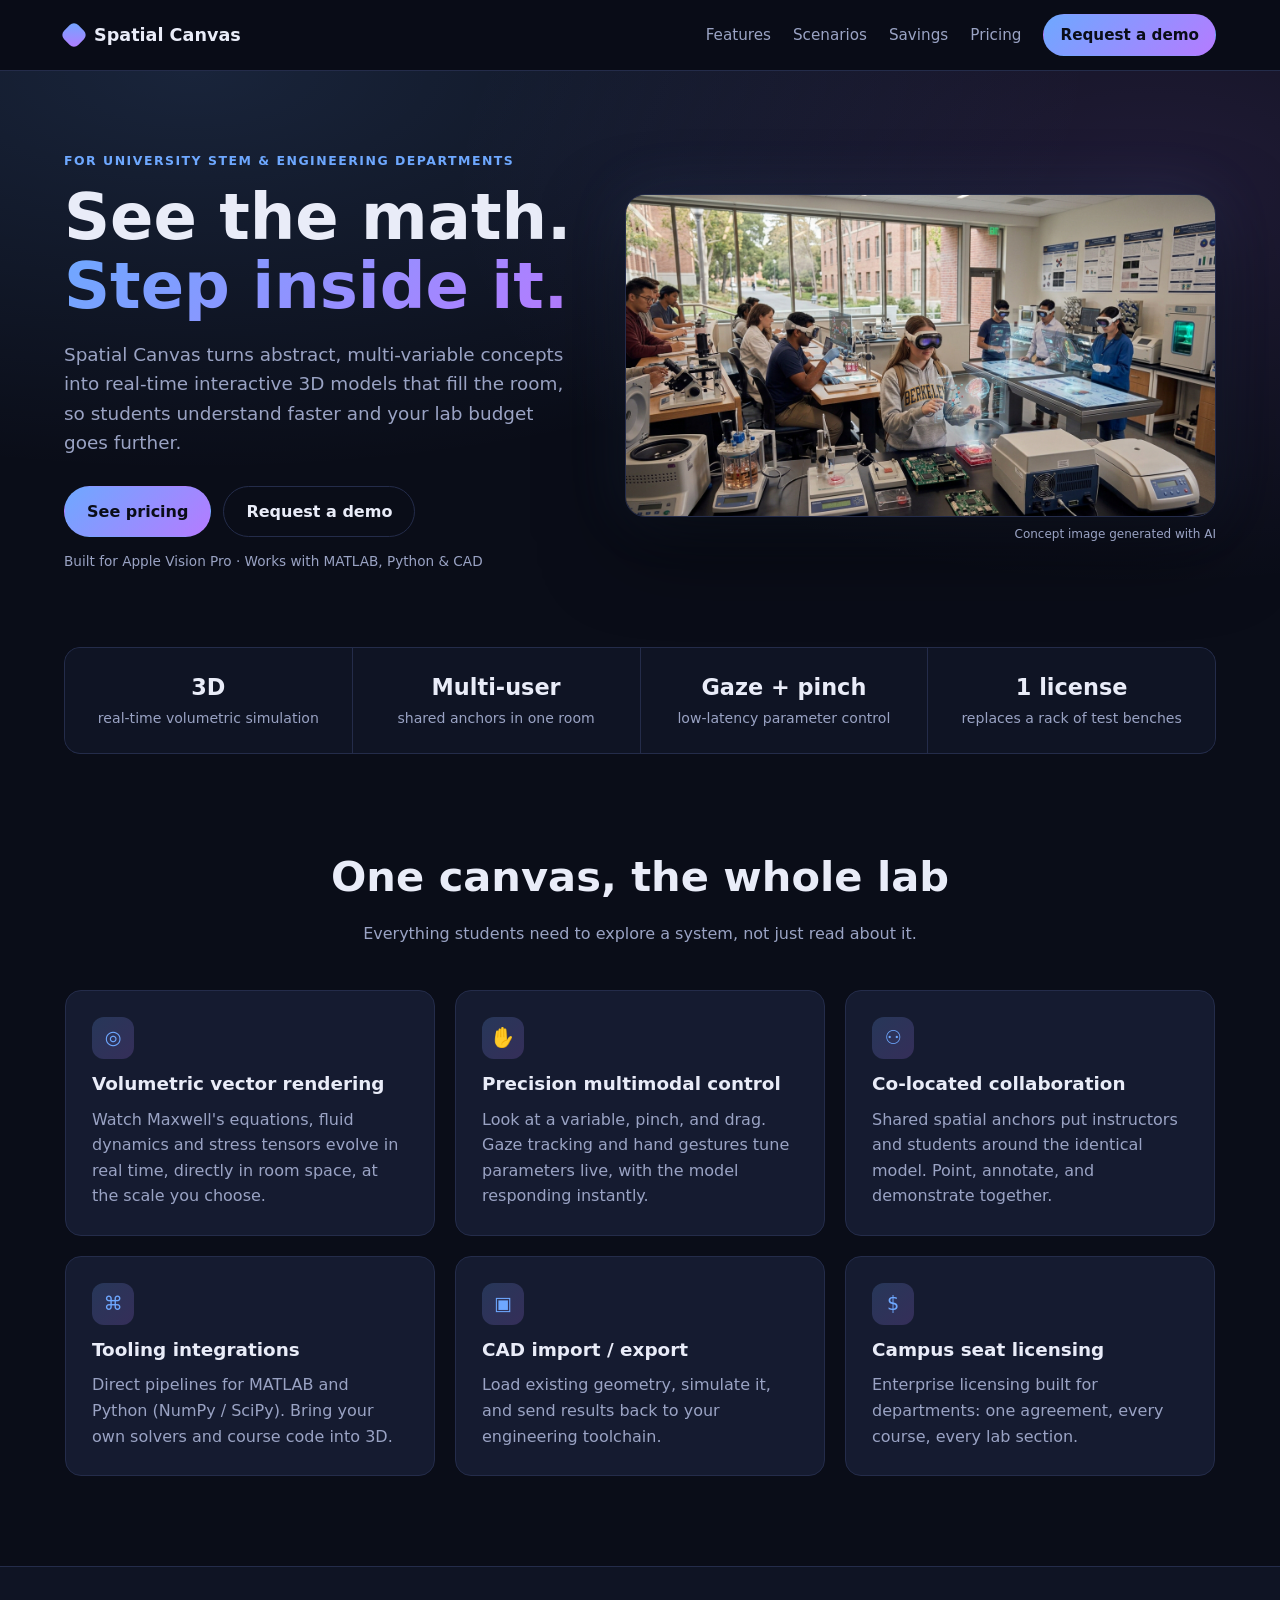
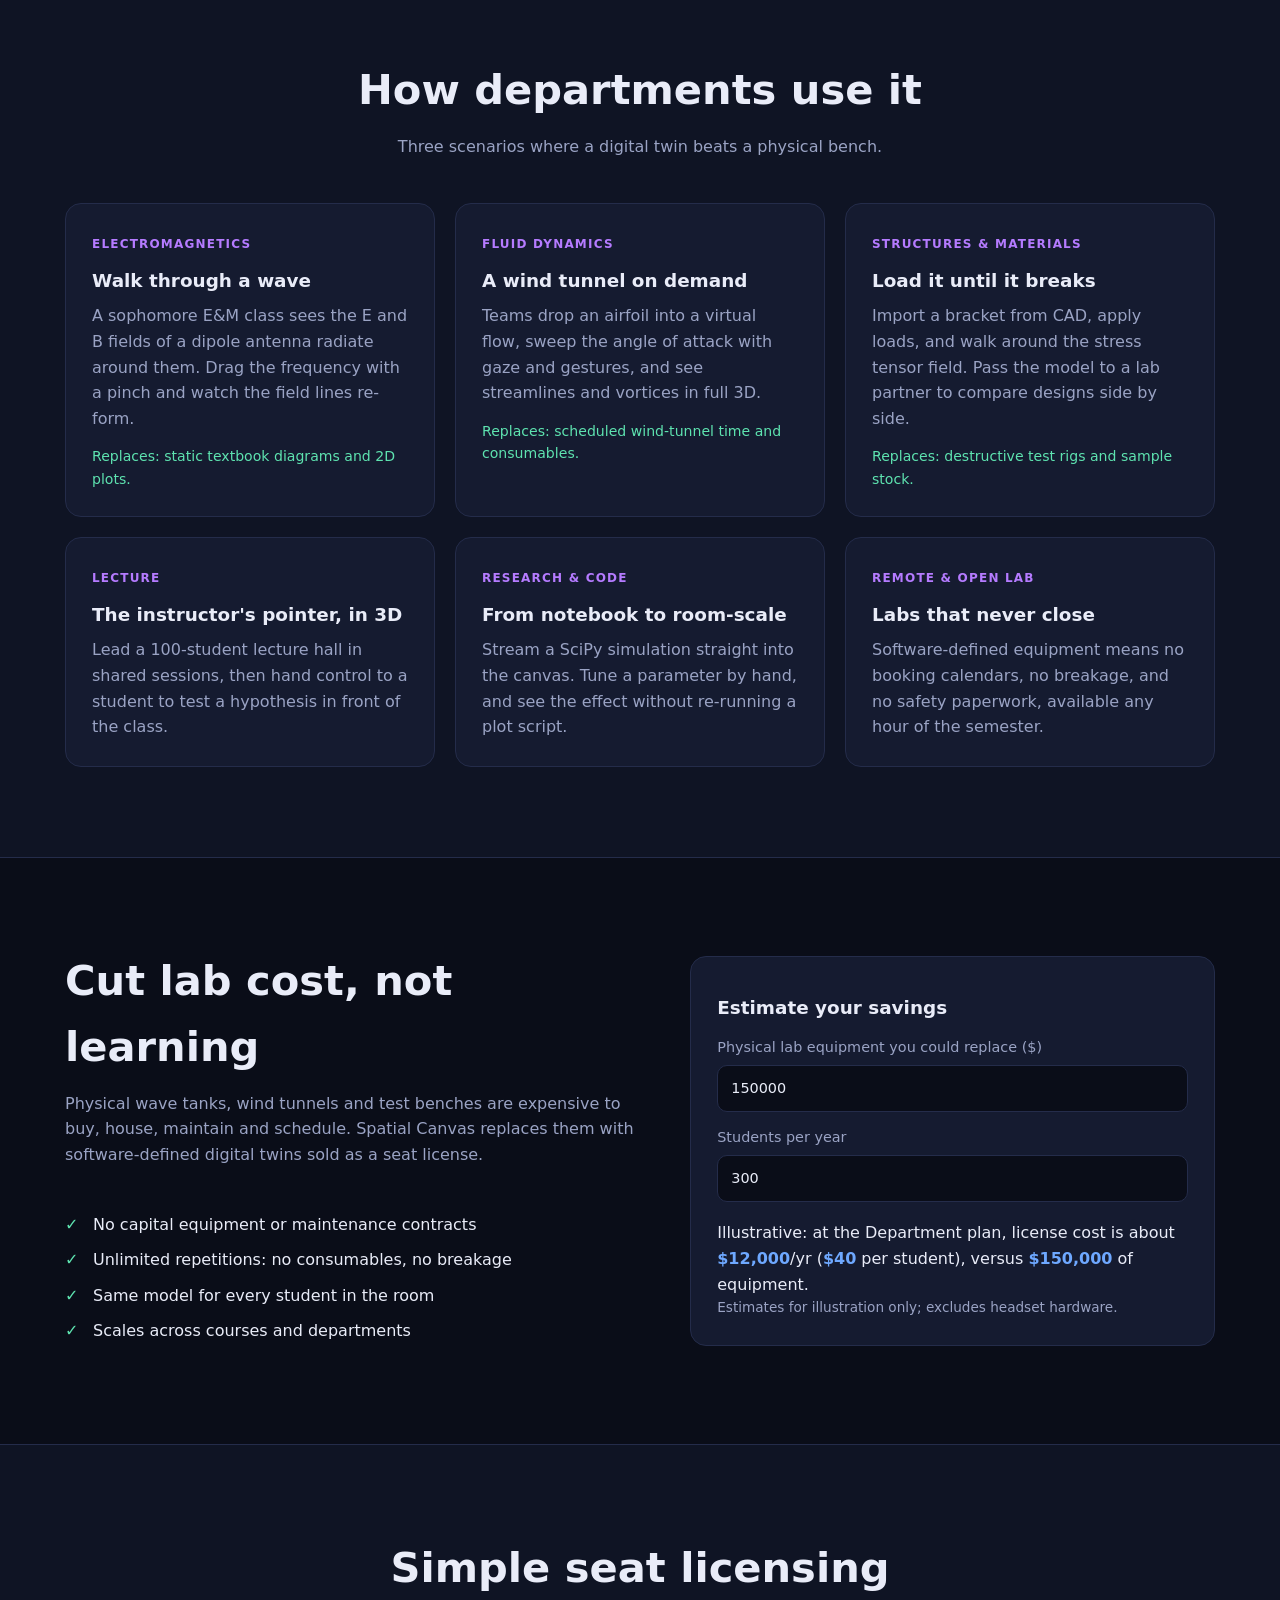
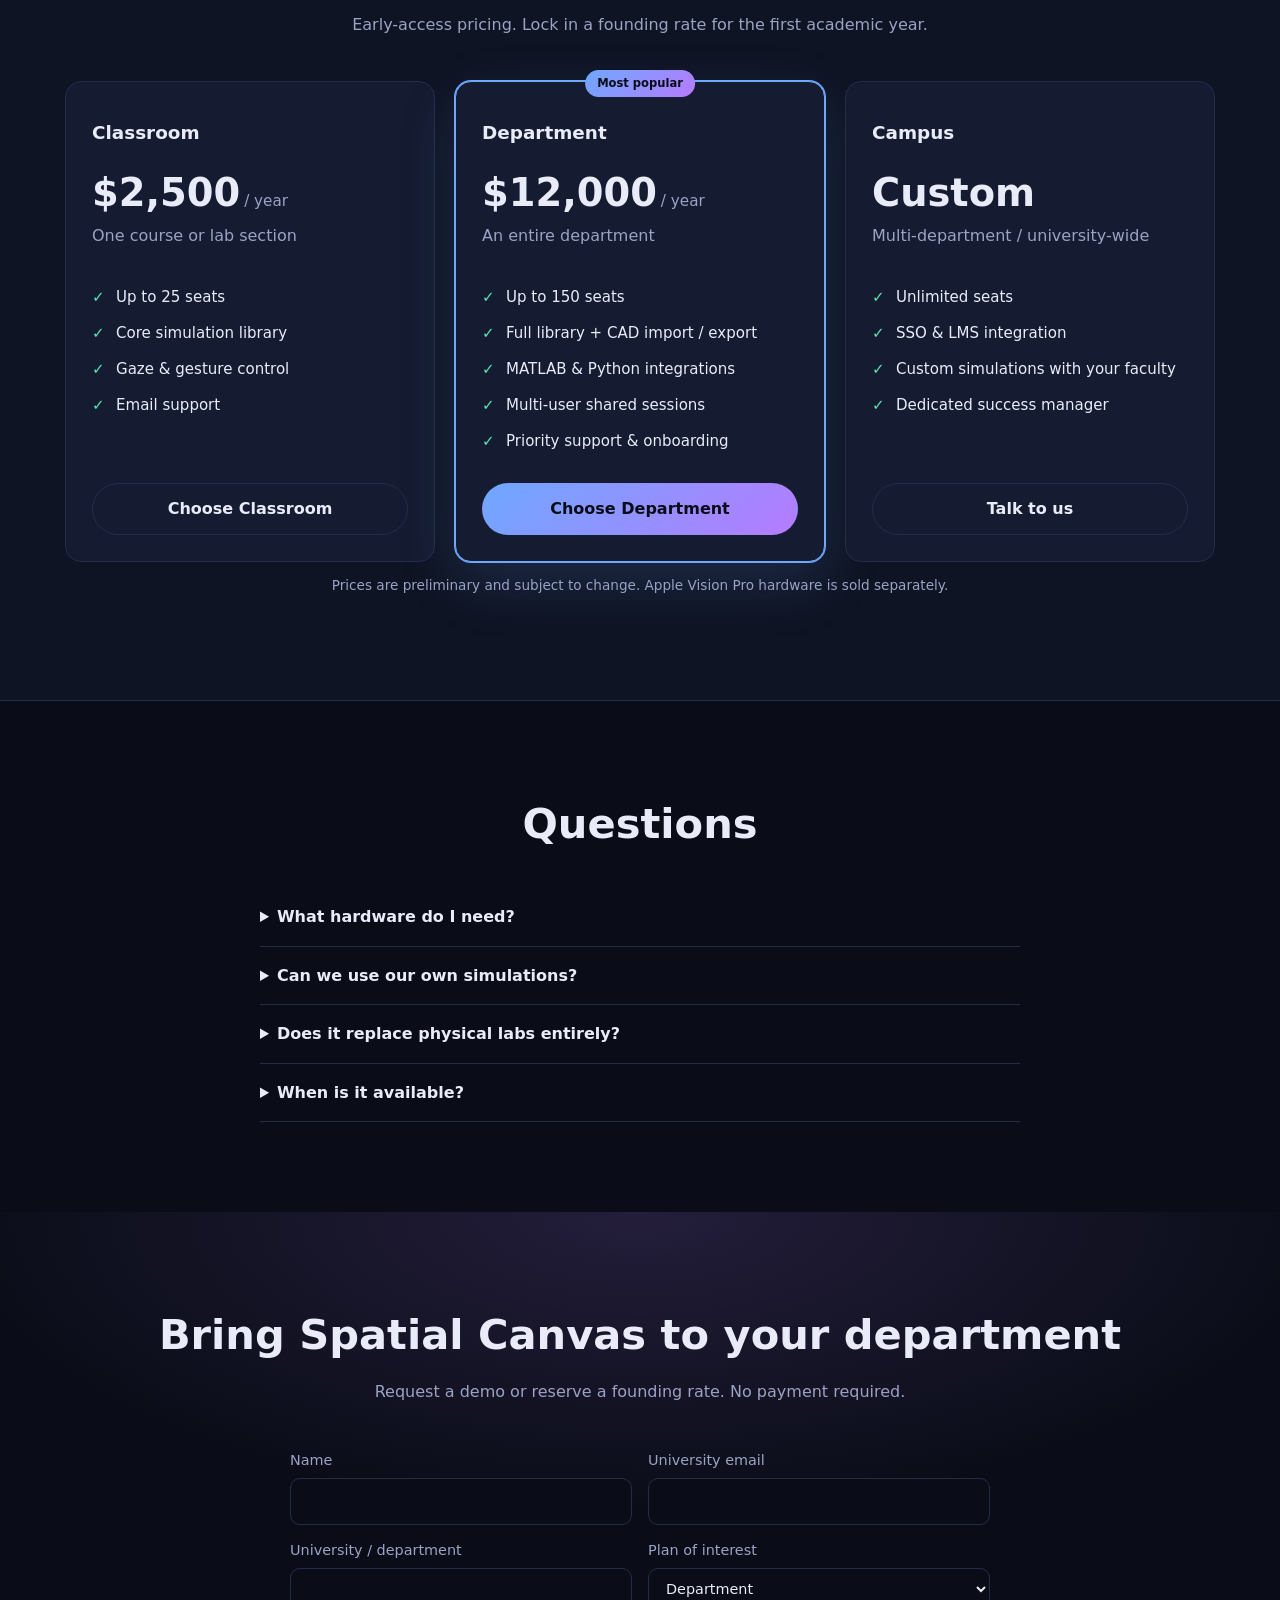
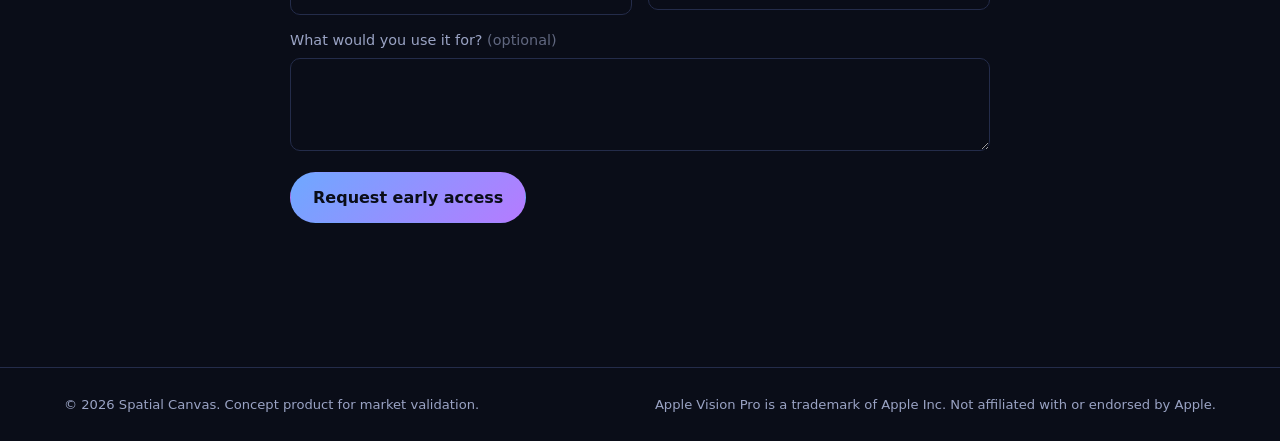
==== index.html @ 36cab29b "starter page" ====
<!DOCTYPE html>
<html lang="en">
<head>
  <meta charset="utf-8">
  <meta name="viewport" content="width=device-width, initial-scale=1">
  <title>Spatial Canvas — Interactive 3D STEM labs for Apple Vision Pro</title>
  <meta name="description" content="Spatial Canvas turns Maxwell's equations, fluid dynamics and stress tensors into real-time interactive models in your classroom. Software-defined digital twins for university STEM departments.">
  <link rel="stylesheet" href="styles.css">
</head>
<body>
  <header class="nav">
    <a class="logo" href="#top"><span class="logo-mark"></span>Spatial Canvas</a>
    <nav>
      <a href="#features">Features</a>
      <a href="#scenarios">Scenarios</a>
      <a href="#savings">Savings</a>
      <a href="#pricing">Pricing</a>
      <a class="btn btn-small" href="#contact">Request a demo</a>
    </nav>
  </header>

  <main id="top">
    <section class="hero">
      <div class="hero-text">
        <p class="eyebrow">For university STEM &amp; engineering departments</p>
        <h1>See the math. <span class="grad">Step inside it.</span></h1>
        <p class="lead">Spatial Canvas turns abstract, multi-variable concepts into real-time interactive 3D models that fill the room, so students understand faster and your lab budget goes further.</p>
        <div class="cta-row">
          <a class="btn" href="#pricing">See pricing</a>
          <a class="btn btn-ghost" href="#contact">Request a demo</a>
        </div>
        <p class="fine">Built for Apple Vision Pro · Works with MATLAB, Python &amp; CAD</p>
      </div>
      <figure class="hero-img">
        <img src="assets/hero.jpg" alt="Students and instructors in a university lab using Apple Vision headsets to manipulate holographic 3D models">
        <figcaption>Concept image generated with AI</figcaption>
      </figure>
    </section>

    <section class="stats">
      <div><strong>3D</strong><span>real-time volumetric simulation</span></div>
      <div><strong>Multi-user</strong><span>shared anchors in one room</span></div>
      <div><strong>Gaze + pinch</strong><span>low-latency parameter control</span></div>
      <div><strong>1 license</strong><span>replaces a rack of test benches</span></div>
    </section>

    <section id="features" class="section">
      <h2>One canvas, the whole lab</h2>
      <p class="sub">Everything students need to explore a system, not just read about it.</p>
      <div class="grid g3">
        <article class="card">
          <div class="icon">◎</div>
          <h3>Volumetric vector rendering</h3>
          <p>Watch Maxwell's equations, fluid dynamics and stress tensors evolve in real time, directly in room space, at the scale you choose.</p>
        </article>
        <article class="card">
          <div class="icon">✋</div>
          <h3>Precision multimodal control</h3>
          <p>Look at a variable, pinch, and drag. Gaze tracking and hand gestures tune parameters live, with the model responding instantly.</p>
        </article>
        <article class="card">
          <div class="icon">⚇</div>
          <h3>Co-located collaboration</h3>
          <p>Shared spatial anchors put instructors and students around the identical model. Point, annotate, and demonstrate together.</p>
        </article>
        <article class="card">
          <div class="icon">⌘</div>
          <h3>Tooling integrations</h3>
          <p>Direct pipelines for MATLAB and Python (NumPy / SciPy). Bring your own solvers and course code into 3D.</p>
        </article>
        <article class="card">
          <div class="icon">▣</div>
          <h3>CAD import / export</h3>
          <p>Load existing geometry, simulate it, and send results back to your engineering toolchain.</p>
        </article>
        <article class="card">
          <div class="icon">$</div>
          <h3>Campus seat licensing</h3>
          <p>Enterprise licensing built for departments: one agreement, every course, every lab section.</p>
        </article>
      </div>
    </section>

    <section id="scenarios" class="section alt">
      <h2>How departments use it</h2>
      <p class="sub">Three scenarios where a digital twin beats a physical bench.</p>
      <div class="grid g3">
        <article class="scenario">
          <span class="tag">Electromagnetics</span>
          <h3>Walk through a wave</h3>
          <p>A sophomore E&amp;M class sees the E and B fields of a dipole antenna radiate around them. Drag the frequency with a pinch and watch the field lines re-form.</p>
          <p class="outcome">Replaces: static textbook diagrams and 2D plots.</p>
        </article>
        <article class="scenario">
          <span class="tag">Fluid dynamics</span>
          <h3>A wind tunnel on demand</h3>
          <p>Teams drop an airfoil into a virtual flow, sweep the angle of attack with gaze and gestures, and see streamlines and vortices in full 3D.</p>
          <p class="outcome">Replaces: scheduled wind-tunnel time and consumables.</p>
        </article>
        <article class="scenario">
          <span class="tag">Structures &amp; materials</span>
          <h3>Load it until it breaks</h3>
          <p>Import a bracket from CAD, apply loads, and walk around the stress tensor field. Pass the model to a lab partner to compare designs side by side.</p>
          <p class="outcome">Replaces: destructive test rigs and sample stock.</p>
        </article>
        <article class="scenario">
          <span class="tag">Lecture</span>
          <h3>The instructor's pointer, in 3D</h3>
          <p>Lead a 100-student lecture hall in shared sessions, then hand control to a student to test a hypothesis in front of the class.</p>
        </article>
        <article class="scenario">
          <span class="tag">Research &amp; code</span>
          <h3>From notebook to room-scale</h3>
          <p>Stream a SciPy simulation straight into the canvas. Tune a parameter by hand, and see the effect without re-running a plot script.</p>
        </article>
        <article class="scenario">
          <span class="tag">Remote &amp; open lab</span>
          <h3>Labs that never close</h3>
          <p>Software-defined equipment means no booking calendars, no breakage, and no safety paperwork, available any hour of the semester.</p>
        </article>
      </div>
    </section>

    <section id="savings" class="section">
      <div class="split">
        <div>
          <h2>Cut lab cost, not learning</h2>
          <p class="sub left">Physical wave tanks, wind tunnels and test benches are expensive to buy, house, maintain and schedule. Spatial Canvas replaces them with software-defined digital twins sold as a seat license.</p>
          <ul class="checks">
            <li>No capital equipment or maintenance contracts</li>
            <li>Unlimited repetitions: no consumables, no breakage</li>
            <li>Same model for every student in the room</li>
            <li>Scales across courses and departments</li>
          </ul>
        </div>
        <div class="calc card">
          <h3>Estimate your savings</h3>
          <label>Physical lab equipment you could replace ($)
            <input id="calc-equip" type="number" min="0" step="1000" value="150000">
          </label>
          <label>Students per year
            <input id="calc-students" type="number" min="1" step="10" value="300">
          </label>
          <p class="calc-out">Illustrative: at the Department plan, license cost is about <strong id="calc-cost">$0</strong>/yr
            (<strong id="calc-per">$0</strong> per student), versus <strong id="calc-equip-out">$0</strong> of equipment.</p>
          <p class="fine">Estimates for illustration only; excludes headset hardware.</p>
        </div>
      </div>
    </section>

    <section id="pricing" class="section alt">
      <h2>Simple seat licensing</h2>
      <p class="sub">Early-access pricing. Lock in a founding rate for the first academic year.</p>
      <div class="grid g3 pricing">
        <article class="plan">
          <h3>Classroom</h3>
          <p class="price">$2,500<span>/ year</span></p>
          <p class="plan-for">One course or lab section</p>
          <ul>
            <li>Up to 25 seats</li>
            <li>Core simulation library</li>
            <li>Gaze &amp; gesture control</li>
            <li>Email support</li>
          </ul>
          <a class="btn btn-ghost" href="#contact" data-plan="Classroom">Choose Classroom</a>
        </article>
        <article class="plan featured">
          <span class="badge">Most popular</span>
          <h3>Department</h3>
          <p class="price">$12,000<span>/ year</span></p>
          <p class="plan-for">An entire department</p>
          <ul>
            <li>Up to 150 seats</li>
            <li>Full library + CAD import / export</li>
            <li>MATLAB &amp; Python integrations</li>
            <li>Multi-user shared sessions</li>
            <li>Priority support &amp; onboarding</li>
          </ul>
          <a class="btn" href="#contact" data-plan="Department">Choose Department</a>
        </article>
        <article class="plan">
          <h3>Campus</h3>
          <p class="price">Custom</p>
          <p class="plan-for">Multi-department / university-wide</p>
          <ul>
            <li>Unlimited seats</li>
            <li>SSO &amp; LMS integration</li>
            <li>Custom simulations with your faculty</li>
            <li>Dedicated success manager</li>
          </ul>
          <a class="btn btn-ghost" href="#contact" data-plan="Campus">Talk to us</a>
        </article>
      </div>
      <p class="fine center">Prices are preliminary and subject to change. Apple Vision Pro hardware is sold separately.</p>
    </section>

    <section id="faq" class="section">
      <h2>Questions</h2>
      <div class="faq">
        <details><summary>What hardware do I need?</summary><p>Spatial Canvas runs on Apple Vision Pro. Co-located sessions let several headsets share one model in the same room.</p></details>
        <details><summary>Can we use our own simulations?</summary><p>Yes. MATLAB and Python (NumPy / SciPy) pipelines let you stream your own solvers in, and CAD formats can be imported and exported.</p></details>
        <details><summary>Does it replace physical labs entirely?</summary><p>It's designed to replace the expensive, scarce, or hard-to-visualize setups, such as wind tunnels, wave tanks and test benches, and to complement hands-on work elsewhere.</p></details>
        <details><summary>When is it available?</summary><p>We're enrolling early-access departments now. Sign up below and we'll be in touch.</p></details>
      </div>
    </section>

    <section id="contact" class="section cta">
      <h2>Bring Spatial Canvas to your department</h2>
      <p class="sub">Request a demo or reserve a founding rate. No payment required.</p>
      <form id="lead-form" novalidate>
        <div class="row">
          <label>Name<input name="name" required autocomplete="name"></label>
          <label>University email<input name="email" type="email" required autocomplete="email"></label>
        </div>
        <div class="row">
          <label>University / department<input name="org" required></label>
          <label>Plan of interest
            <select name="plan" id="plan-select">
              <option>Classroom</option>
              <option selected>Department</option>
              <option>Campus</option>
              <option>Not sure yet</option>
            </select>
          </label>
        </div>
        <label>What would you use it for? <span class="opt">(optional)</span>
          <textarea name="notes" rows="3"></textarea>
        </label>
        <button class="btn" type="submit">Request early access</button>
        <p id="form-msg" role="status"></p>
      </form>
    </section>
  </main>

  <footer>
    <span>© <span id="yr"></span> Spatial Canvas. Concept product for market validation.</span>
    <span>Apple Vision Pro is a trademark of Apple Inc. Not affiliated with or endorsed by Apple.</span>
  </footer>

  <script src="script.js"></script>
</body>
</html>
---- styles.css ----
:root {
  --bg: #0a0d18;
  --bg2: #0f1424;
  --card: #151b30;
  --line: #242c4a;
  --text: #e9ecf8;
  --muted: #9aa3c4;
  --a: #6ea8ff;
  --b: #b57bff;
  --ok: #5ee3b0;
}
* { box-sizing: border-box; }
html { scroll-behavior: smooth; }
body {
  margin: 0;
  font-family: Inter, system-ui, -apple-system, "Segoe UI", Roboto, sans-serif;
  background: var(--bg);
  color: var(--text);
  line-height: 1.6;
}
a { color: inherit; text-decoration: none; }
img { max-width: 100%; display: block; }

.nav {
  position: sticky; top: 0; z-index: 10;
  display: flex; justify-content: space-between; align-items: center;
  padding: 14px 5vw;
  background: rgba(10, 13, 24, .85);
  backdrop-filter: blur(10px);
  border-bottom: 1px solid var(--line);
}
.nav nav { display: flex; gap: 22px; align-items: center; font-size: .95rem; color: var(--muted); }
.nav nav a:hover { color: var(--text); }
.logo { display: flex; align-items: center; gap: 10px; font-weight: 700; font-size: 1.1rem; }
.logo-mark {
  width: 20px; height: 20px; border-radius: 6px;
  background: linear-gradient(135deg, var(--a), var(--b));
  transform: rotate(45deg);
}

.btn {
  display: inline-block; cursor: pointer; border: 1px solid transparent;
  padding: 12px 22px; border-radius: 999px; font: inherit; font-weight: 600;
  color: #0a0d18; background: linear-gradient(135deg, var(--a), var(--b));
  transition: transform .15s, box-shadow .15s;
}
.btn:hover { transform: translateY(-1px); box-shadow: 0 8px 24px rgba(110, 168, 255, .3); }
.btn-ghost { background: transparent; color: var(--text); border-color: var(--line); }
.btn-ghost:hover { border-color: var(--a); box-shadow: none; }
.nav .btn-small { padding: 8px 16px; color: #0a0d18; }
.nav .btn-small:hover { color: #0a0d18; }

.hero {
  display: grid; grid-template-columns: 1fr 1.15fr; gap: 48px; align-items: center;
  padding: 80px 5vw 60px;
  background: radial-gradient(900px 400px at 15% 0%, rgba(110, 168, 255, .15), transparent),
              radial-gradient(700px 400px at 90% 20%, rgba(181, 123, 255, .13), transparent);
}
.eyebrow { color: var(--a); text-transform: uppercase; letter-spacing: .12em; font-size: .78rem; font-weight: 700; margin: 0 0 12px; }
h1 { font-size: clamp(2.4rem, 5vw, 4rem); line-height: 1.08; margin: 0 0 18px; }
.grad { background: linear-gradient(135deg, var(--a), var(--b)); -webkit-background-clip: text; background-clip: text; color: transparent; }
.lead { font-size: 1.15rem; color: var(--muted); max-width: 34em; }
.cta-row { display: flex; gap: 12px; flex-wrap: wrap; margin: 28px 0 14px; }
.fine { color: var(--muted); font-size: .85rem; }
.center { text-align: center; }
.hero-img { margin: 0; }
.hero-img img { border-radius: 20px; border: 1px solid var(--line); box-shadow: 0 30px 80px rgba(0, 0, 0, .5), 0 0 60px rgba(110, 168, 255, .12); }
.hero-img figcaption { color: var(--muted); font-size: .75rem; text-align: right; margin-top: 8px; }

.stats {
  display: grid; grid-template-columns: repeat(4, 1fr); gap: 1px;
  margin: 0 5vw; background: var(--line); border: 1px solid var(--line); border-radius: 16px; overflow: hidden;
}
.stats div { background: var(--bg2); padding: 22px; text-align: center; }
.stats strong { display: block; font-size: 1.4rem; }
.stats span { color: var(--muted); font-size: .88rem; }

.section { padding: 90px 5vw; }
.section.alt { background: var(--bg2); border-block: 1px solid var(--line); }
h2 { font-size: clamp(1.8rem, 3.5vw, 2.6rem); margin: 0 0 10px; text-align: center; }
.sub { text-align: center; color: var(--muted); max-width: 40em; margin: 0 auto 44px; }
.sub.left { text-align: left; margin-left: 0; }
.split h2 { text-align: left; }

.grid { display: grid; gap: 20px; max-width: 1150px; margin: 0 auto; }
.g3 { grid-template-columns: repeat(3, 1fr); }
.card, .scenario, .plan {
  background: var(--card); border: 1px solid var(--line); border-radius: 16px; padding: 26px;
}
.card h3, .scenario h3, .plan h3 { margin: 10px 0 8px; font-size: 1.15rem; }
.card p, .scenario p { color: var(--muted); margin: 0; }
.icon {
  width: 42px; height: 42px; border-radius: 12px; display: grid; place-items: center;
  background: linear-gradient(135deg, rgba(110, 168, 255, .2), rgba(181, 123, 255, .2)); color: var(--a); font-size: 1.2rem;
}
.tag { font-size: .75rem; color: var(--b); text-transform: uppercase; letter-spacing: .1em; font-weight: 700; }
.outcome { margin-top: 14px !important; color: var(--ok) !important; font-size: .88rem; }

.split { display: grid; grid-template-columns: 1.1fr 1fr; gap: 48px; max-width: 1150px; margin: 0 auto; align-items: center; }
.checks { list-style: none; padding: 0; margin: 0; }
.checks li { padding-left: 28px; position: relative; margin: 10px 0; }
.checks li::before { content: "✓"; position: absolute; left: 0; color: var(--ok); font-weight: 700; }
.calc label { display: block; margin: 14px 0; font-size: .9rem; color: var(--muted); }
.calc-out { margin-top: 18px !important; color: var(--text) !important; }
.calc-out strong { color: var(--a); }

input, select, textarea {
  width: 100%; margin-top: 6px; padding: 11px 13px; font: inherit; color: var(--text);
  background: var(--bg); border: 1px solid var(--line); border-radius: 10px;
}
input:focus, select:focus, textarea:focus { outline: 2px solid var(--a); outline-offset: 1px; }

.plan { position: relative; display: flex; flex-direction: column; }
.plan.featured { border-color: var(--a); box-shadow: 0 0 0 1px var(--a), 0 20px 60px rgba(110, 168, 255, .15); }
.badge {
  position: absolute; top: -12px; left: 50%; transform: translateX(-50%);
  background: linear-gradient(135deg, var(--a), var(--b)); color: #0a0d18;
  font-size: .72rem; font-weight: 700; padding: 4px 12px; border-radius: 999px;
}
.price { font-size: 2.4rem; font-weight: 800; margin: 6px 0 0; }
.price span { font-size: .95rem; color: var(--muted); font-weight: 400; margin-left: 4px; }
.plan-for { color: var(--muted); margin-top: 0; }
.plan ul { list-style: none; padding: 0; margin: 14px 0 24px; flex: 1; }
.plan li { padding: 6px 0 6px 24px; position: relative; font-size: .94rem; }
.plan li::before { content: "✓"; position: absolute; left: 0; color: var(--ok); }
.plan .btn { text-align: center; }

.faq { max-width: 760px; margin: 30px auto 0; }
details { border-bottom: 1px solid var(--line); padding: 16px 0; }
summary { cursor: pointer; font-weight: 600; }
details p { color: var(--muted); margin: 10px 0 0; }

.cta { background: radial-gradient(700px 300px at 50% 0%, rgba(181, 123, 255, .15), transparent); }
#lead-form { max-width: 700px; margin: 0 auto; }
#lead-form label { display: block; font-size: .9rem; color: var(--muted); margin-bottom: 14px; }
.row { display: grid; grid-template-columns: 1fr 1fr; gap: 16px; }
.opt { opacity: .6; }
#form-msg { min-height: 1.5em; margin-top: 14px; color: var(--ok); }
#form-msg.err { color: #ff8a8a; }

footer {
  display: flex; justify-content: space-between; gap: 16px; flex-wrap: wrap;
  padding: 26px 5vw; border-top: 1px solid var(--line); color: var(--muted); font-size: .82rem;
}

@media (max-width: 900px) {
  .hero, .split { grid-template-columns: 1fr; }
  .g3 { grid-template-columns: 1fr; }
  .stats { grid-template-columns: 1fr 1fr; }
  .nav nav a:not(.btn) { display: none; }
  .row { grid-template-columns: 1fr; }
}
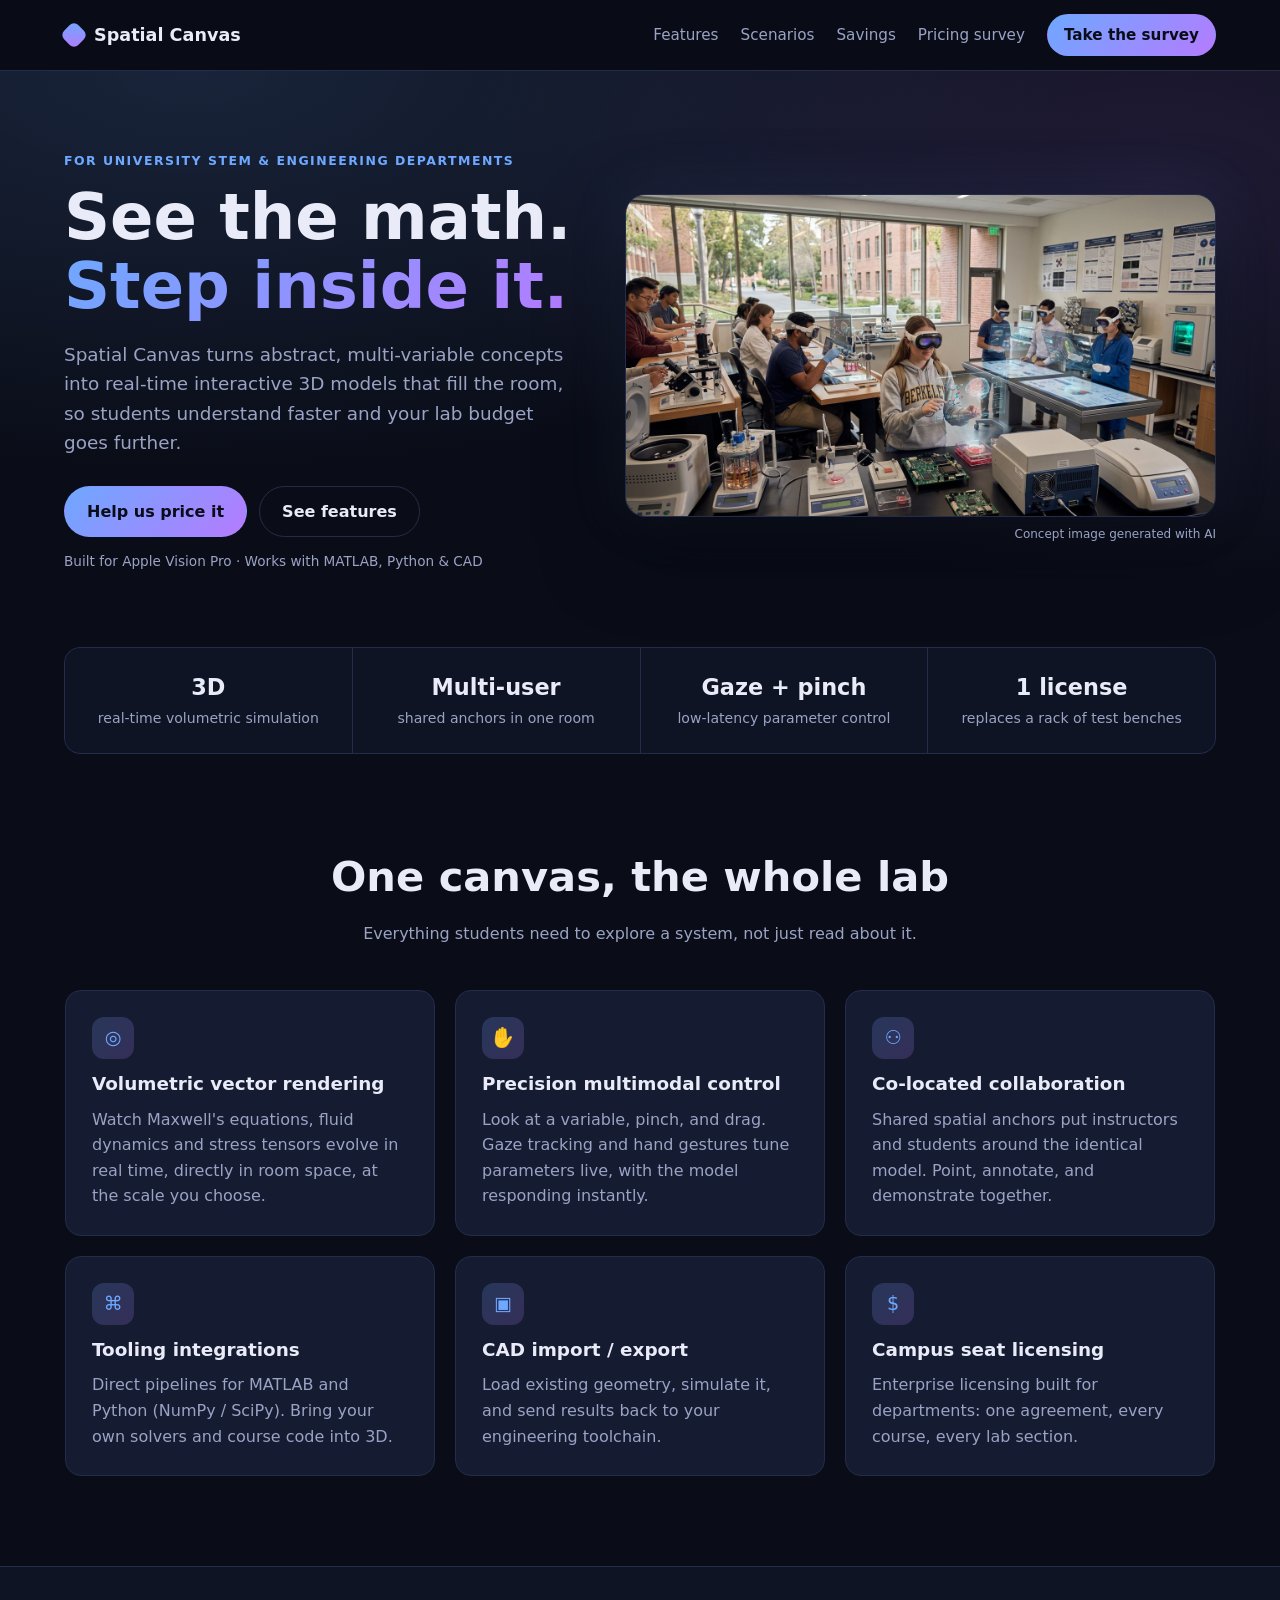
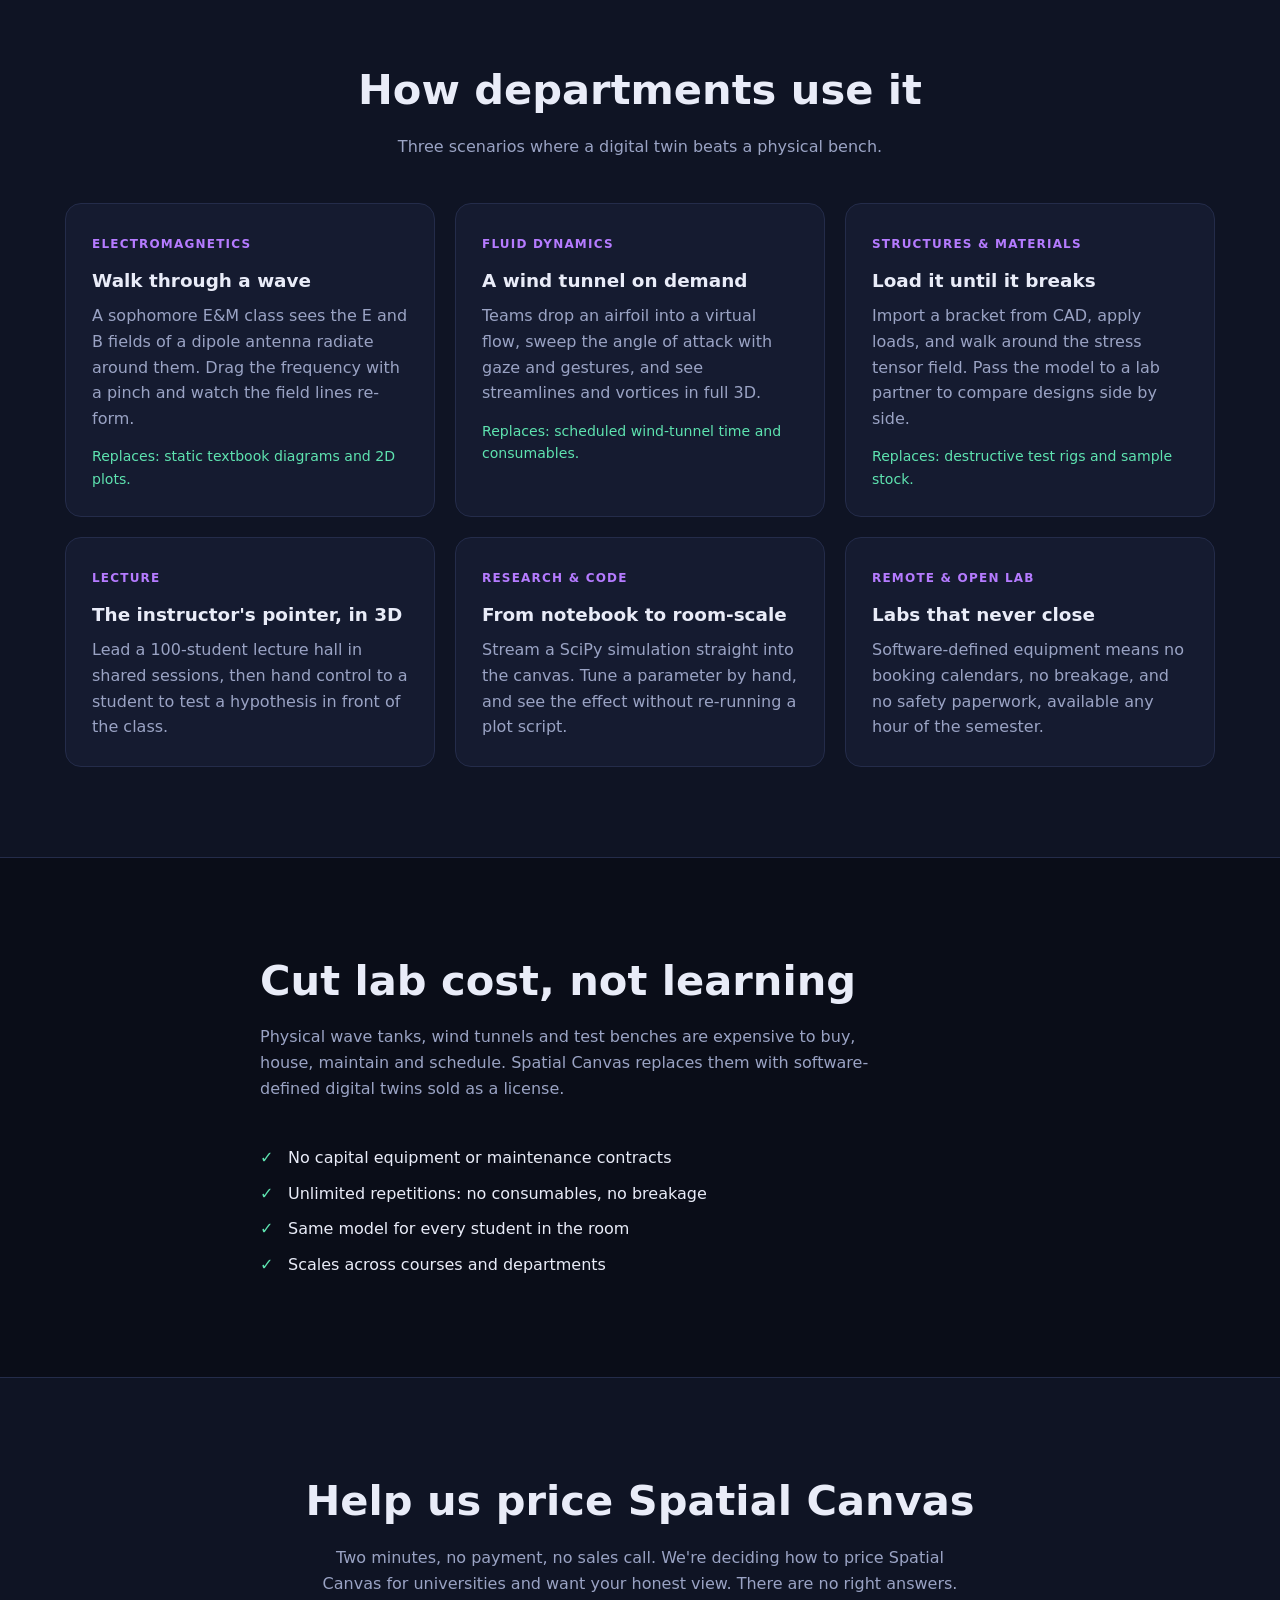
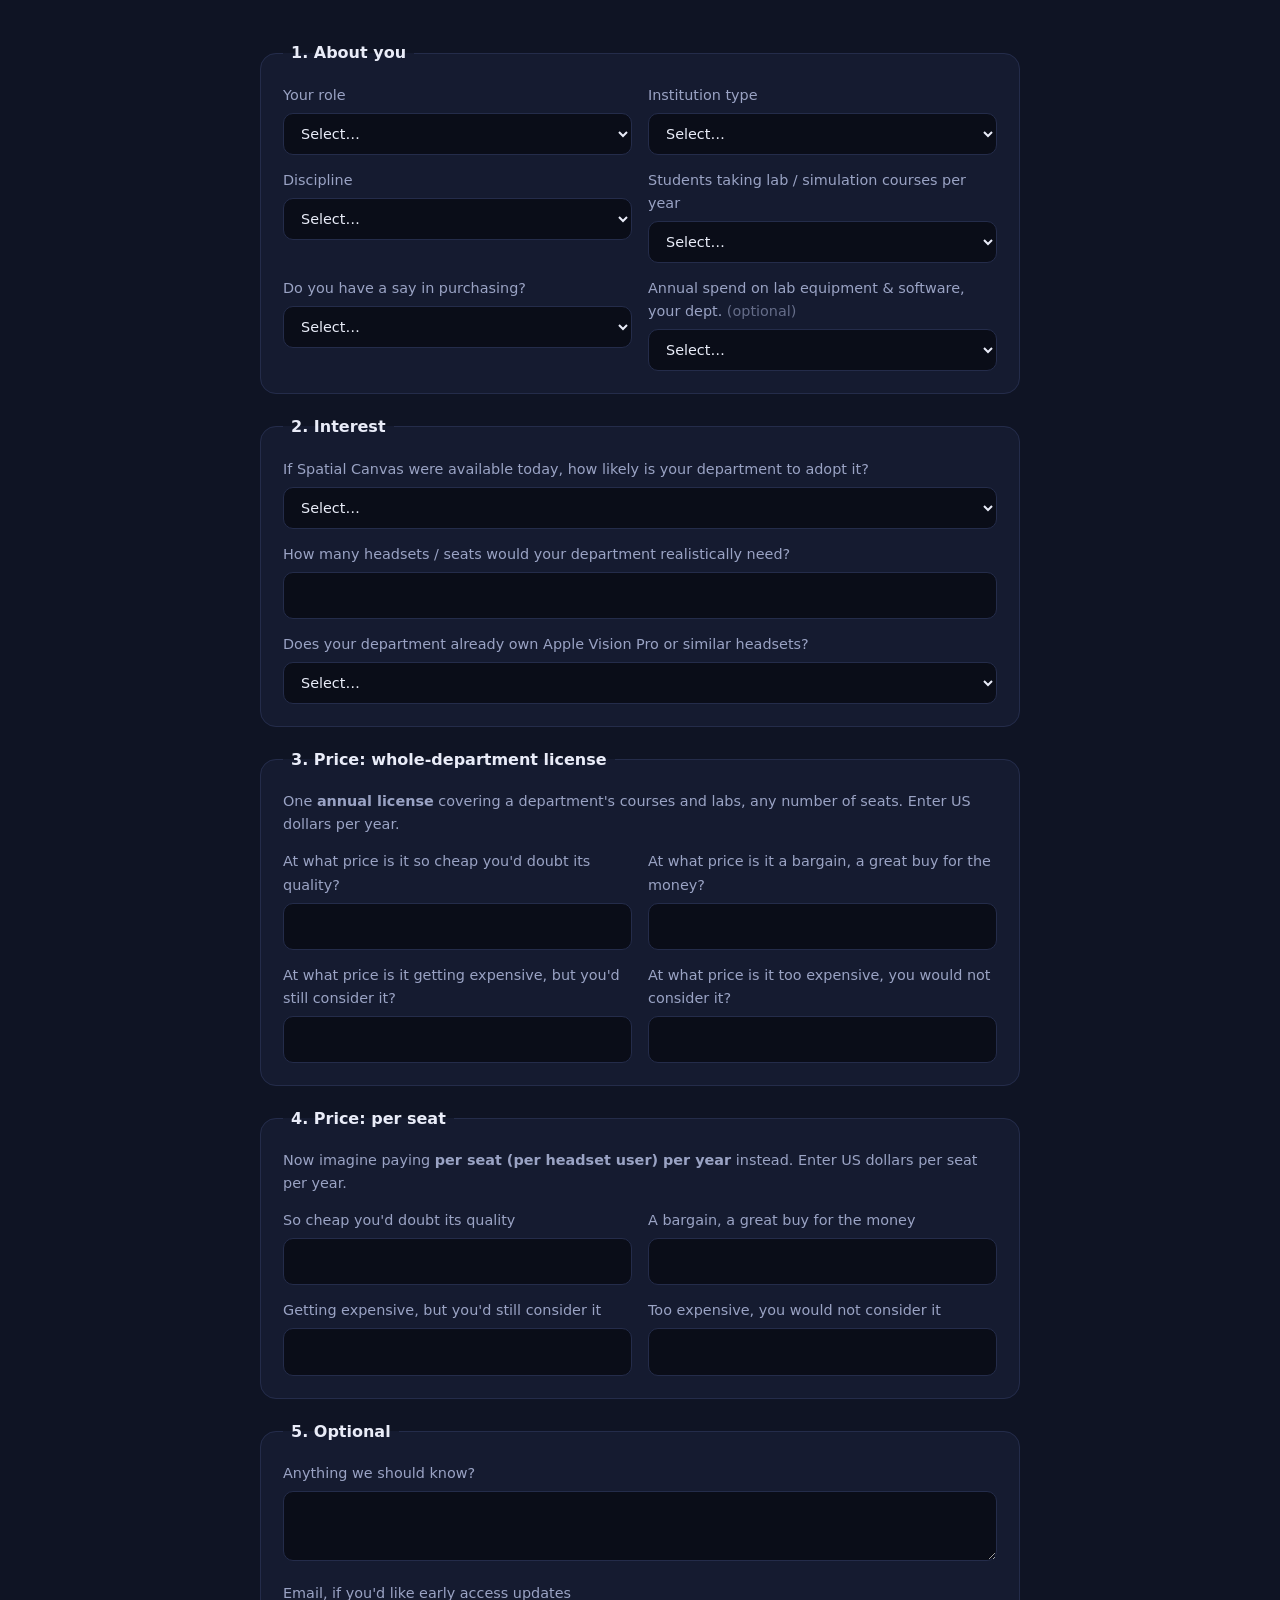
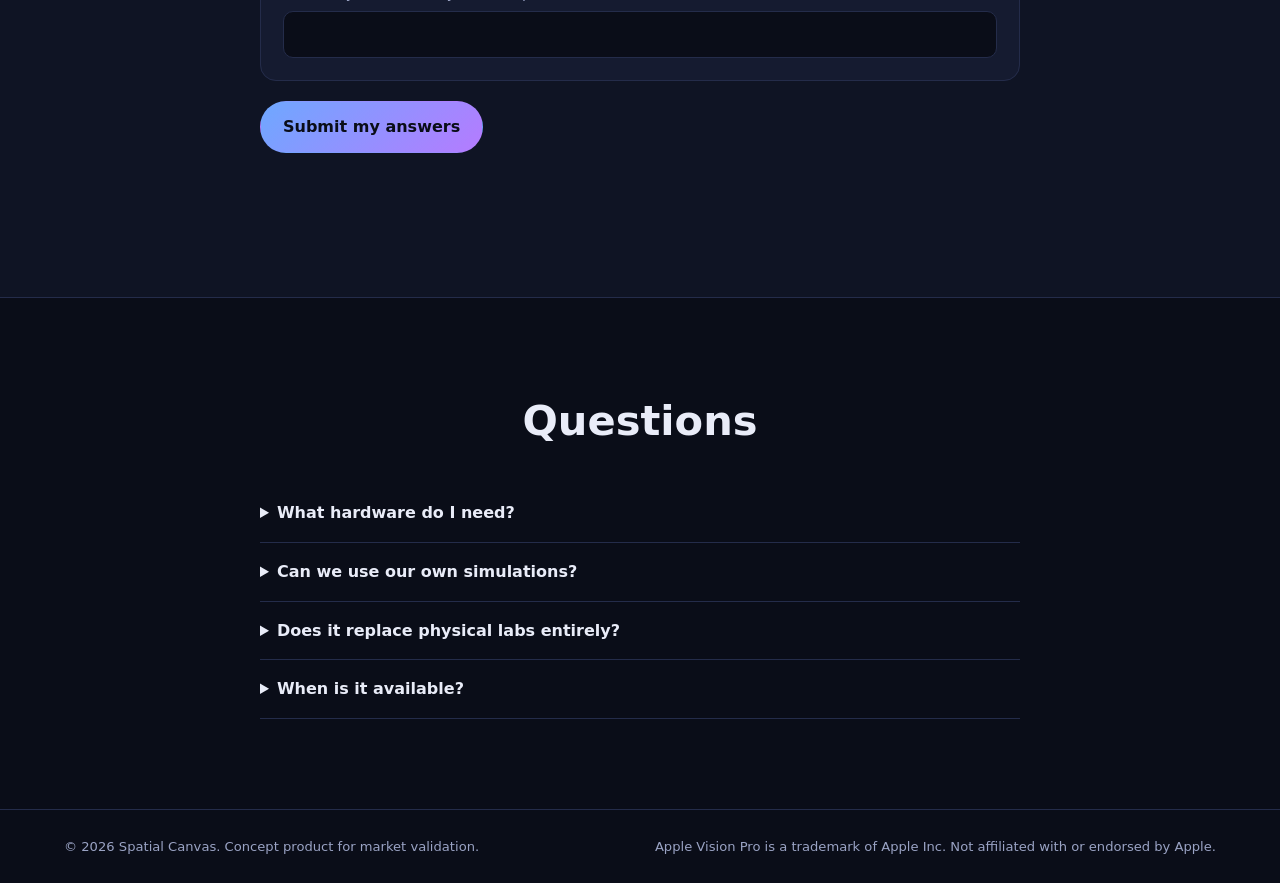
==== commit dae3e5fc: "add survey" ====
--- a/index.html
+++ b/index.html
@@ -14,8 +14,8 @@
       <a href="#features">Features</a>
       <a href="#scenarios">Scenarios</a>
       <a href="#savings">Savings</a>
-      <a href="#pricing">Pricing</a>
-      <a class="btn btn-small" href="#contact">Request a demo</a>
+      <a href="#survey">Pricing survey</a>
+      <a class="btn btn-small" href="#survey">Take the survey</a>
     </nav>
   </header>
 
@@ -26,8 +26,8 @@
         <h1>See the math. <span class="grad">Step inside it.</span></h1>
         <p class="lead">Spatial Canvas turns abstract, multi-variable concepts into real-time interactive 3D models that fill the room, so students understand faster and your lab budget goes further.</p>
         <div class="cta-row">
-          <a class="btn" href="#pricing">See pricing</a>
-          <a class="btn btn-ghost" href="#contact">Request a demo</a>
+          <a class="btn" href="#survey">Help us price it</a>
+          <a class="btn btn-ghost" href="#features">See features</a>
         </div>
         <p class="fine">Built for Apple Vision Pro · Works with MATLAB, Python &amp; CAD</p>
       </div>
@@ -122,10 +122,10 @@
     </section>
 
     <section id="savings" class="section">
-      <div class="split">
+      <div class="split single">
         <div>
           <h2>Cut lab cost, not learning</h2>
-          <p class="sub left">Physical wave tanks, wind tunnels and test benches are expensive to buy, house, maintain and schedule. Spatial Canvas replaces them with software-defined digital twins sold as a seat license.</p>
+          <p class="sub left">Physical wave tanks, wind tunnels and test benches are expensive to buy, house, maintain and schedule. Spatial Canvas replaces them with software-defined digital twins sold as a license.</p>
           <ul class="checks">
             <li>No capital equipment or maintenance contracts</li>
             <li>Unlimited repetitions: no consumables, no breakage</li>
@@ -133,65 +133,162 @@
             <li>Scales across courses and departments</li>
           </ul>
         </div>
-        <div class="calc card">
-          <h3>Estimate your savings</h3>
-          <label>Physical lab equipment you could replace ($)
-            <input id="calc-equip" type="number" min="0" step="1000" value="150000">
+      </div>
+    </section>
+
+    <section id="survey" class="section alt">
+      <h2>Help us price Spatial Canvas</h2>
+      <p class="sub">Two minutes, no payment, no sales call. We're deciding how to price Spatial Canvas for universities and want your honest view. There are no right answers.</p>
+      <form id="survey-form" novalidate>
+        <fieldset>
+          <legend>1. About you</legend>
+          <div class="row">
+            <label>Your role
+              <select name="role" required>
+                <option value="">Select…</option>
+                <option>Faculty / instructor</option>
+                <option>Department chair / head</option>
+                <option>Lab manager / technician</option>
+                <option>Graduate student</option>
+                <option>Undergraduate student</option>
+                <option>IT / educational technology</option>
+                <option>Other</option>
+              </select>
+            </label>
+            <label>Institution type
+              <select name="institution_type" required>
+                <option value="">Select…</option>
+                <option>Research university (R1/R2)</option>
+                <option>Teaching-focused university</option>
+                <option>Community college</option>
+                <option>Other</option>
+              </select>
+            </label>
+          </div>
+          <div class="row">
+            <label>Discipline
+              <select name="discipline" required>
+                <option value="">Select…</option>
+                <option>Electrical / computer engineering</option>
+                <option>Mechanical / aerospace engineering</option>
+                <option>Civil / materials engineering</option>
+                <option>Physics</option>
+                <option>Chemistry / chemical engineering</option>
+                <option>Mathematics</option>
+                <option>Biology / bioengineering</option>
+                <option>Other</option>
+              </select>
+            </label>
+            <label>Students taking lab / simulation courses per year
+              <select name="students_per_year" required>
+                <option value="">Select…</option>
+                <option>Under 50</option>
+                <option>50–199</option>
+                <option>200–499</option>
+                <option>500–999</option>
+                <option>1,000+</option>
+              </select>
+            </label>
+          </div>
+          <div class="row">
+            <label>Do you have a say in purchasing?
+              <select name="buying_role" required>
+                <option value="">Select…</option>
+                <option>I decide / approve</option>
+                <option>I influence the decision</option>
+                <option>No, but I use these tools</option>
+              </select>
+            </label>
+            <label>Annual spend on lab equipment &amp; software, your dept. <span class="opt">(optional)</span>
+              <select name="current_spend">
+                <option value="">Select…</option>
+                <option>Under $10k</option>
+                <option>$10k–$50k</option>
+                <option>$50k–$250k</option>
+                <option>$250k+</option>
+                <option>Not sure</option>
+              </select>
+            </label>
+          </div>
+        </fieldset>
+
+        <fieldset>
+          <legend>2. Interest</legend>
+          <label>If Spatial Canvas were available today, how likely is your department to adopt it?
+            <select name="intent" required>
+              <option value="">Select…</option>
+              <option value="5">Definitely would</option>
+              <option value="4">Probably would</option>
+              <option value="3">Might or might not</option>
+              <option value="2">Probably would not</option>
+              <option value="1">Definitely would not</option>
+            </select>
           </label>
-          <label>Students per year
-            <input id="calc-students" type="number" min="1" step="10" value="300">
+          <label>How many headsets / seats would your department realistically need?
+            <input name="seats_needed" type="number" min="1" max="10000" step="1" required>
           </label>
-          <p class="calc-out">Illustrative: at the Department plan, license cost is about <strong id="calc-cost">$0</strong>/yr
-            (<strong id="calc-per">$0</strong> per student), versus <strong id="calc-equip-out">$0</strong> of equipment.</p>
-          <p class="fine">Estimates for illustration only; excludes headset hardware.</p>
-        </div>
-      </div>
-    </section>
-
-    <section id="pricing" class="section alt">
-      <h2>Simple seat licensing</h2>
-      <p class="sub">Early-access pricing. Lock in a founding rate for the first academic year.</p>
-      <div class="grid g3 pricing">
-        <article class="plan">
-          <h3>Classroom</h3>
-          <p class="price">$2,500<span>/ year</span></p>
-          <p class="plan-for">One course or lab section</p>
-          <ul>
-            <li>Up to 25 seats</li>
-            <li>Core simulation library</li>
-            <li>Gaze &amp; gesture control</li>
-            <li>Email support</li>
-          </ul>
-          <a class="btn btn-ghost" href="#contact" data-plan="Classroom">Choose Classroom</a>
-        </article>
-        <article class="plan featured">
-          <span class="badge">Most popular</span>
-          <h3>Department</h3>
-          <p class="price">$12,000<span>/ year</span></p>
-          <p class="plan-for">An entire department</p>
-          <ul>
-            <li>Up to 150 seats</li>
-            <li>Full library + CAD import / export</li>
-            <li>MATLAB &amp; Python integrations</li>
-            <li>Multi-user shared sessions</li>
-            <li>Priority support &amp; onboarding</li>
-          </ul>
-          <a class="btn" href="#contact" data-plan="Department">Choose Department</a>
-        </article>
-        <article class="plan">
-          <h3>Campus</h3>
-          <p class="price">Custom</p>
-          <p class="plan-for">Multi-department / university-wide</p>
-          <ul>
-            <li>Unlimited seats</li>
-            <li>SSO &amp; LMS integration</li>
-            <li>Custom simulations with your faculty</li>
-            <li>Dedicated success manager</li>
-          </ul>
-          <a class="btn btn-ghost" href="#contact" data-plan="Campus">Talk to us</a>
-        </article>
-      </div>
-      <p class="fine center">Prices are preliminary and subject to change. Apple Vision Pro hardware is sold separately.</p>
+          <label>Does your department already own Apple Vision Pro or similar headsets?
+            <select name="owns_headsets" required>
+              <option value="">Select…</option>
+              <option>Yes</option>
+              <option>No</option>
+              <option>Not sure</option>
+            </select>
+          </label>
+        </fieldset>
+
+        <fieldset>
+          <legend>3. Price: whole-department license</legend>
+          <p class="hint">One <strong>annual license</strong> covering a department's courses and labs, any number of seats. Enter US dollars per year.</p>
+          <div class="row">
+            <label>At what price is it so cheap you'd doubt its quality?
+              <input class="money" data-grp="dept" data-k="too_cheap" name="dept_too_cheap" type="number" min="0" step="any" required>
+            </label>
+            <label>At what price is it a bargain, a great buy for the money?
+              <input class="money" data-grp="dept" data-k="cheap" name="dept_cheap" type="number" min="0" step="any" required>
+            </label>
+          </div>
+          <div class="row">
+            <label>At what price is it getting expensive, but you'd still consider it?
+              <input class="money" data-grp="dept" data-k="expensive" name="dept_expensive" type="number" min="0" step="any" required>
+            </label>
+            <label>At what price is it too expensive, you would not consider it?
+              <input class="money" data-grp="dept" data-k="too_expensive" name="dept_too_expensive" type="number" min="0" step="any" required>
+            </label>
+          </div>
+        </fieldset>
+
+        <fieldset>
+          <legend>4. Price: per seat</legend>
+          <p class="hint">Now imagine paying <strong>per seat (per headset user) per year</strong> instead. Enter US dollars per seat per year.</p>
+          <div class="row">
+            <label>So cheap you'd doubt its quality
+              <input class="money" data-grp="seat" data-k="too_cheap" name="seat_too_cheap" type="number" min="0" step="any" required>
+            </label>
+            <label>A bargain, a great buy for the money
+              <input class="money" data-grp="seat" data-k="cheap" name="seat_cheap" type="number" min="0" step="any" required>
+            </label>
+          </div>
+          <div class="row">
+            <label>Getting expensive, but you'd still consider it
+              <input class="money" data-grp="seat" data-k="expensive" name="seat_expensive" type="number" min="0" step="any" required>
+            </label>
+            <label>Too expensive, you would not consider it
+              <input class="money" data-grp="seat" data-k="too_expensive" name="seat_too_expensive" type="number" min="0" step="any" required>
+            </label>
+          </div>
+        </fieldset>
+
+        <fieldset>
+          <legend>5. Optional</legend>
+          <label>Anything we should know? <textarea name="notes" rows="2"></textarea></label>
+          <label>Email, if you'd like early access updates <input name="email" type="email" autocomplete="email"></label>
+        </fieldset>
+
+        <input type="text" name="website" class="hp" tabindex="-1" autocomplete="off" aria-hidden="true">
+        <button class="btn" type="submit">Submit my answers</button>
+        <p id="form-msg" role="status"></p>
+      </form>
     </section>
 
     <section id="faq" class="section">
@@ -200,36 +297,10 @@
         <details><summary>What hardware do I need?</summary><p>Spatial Canvas runs on Apple Vision Pro. Co-located sessions let several headsets share one model in the same room.</p></details>
         <details><summary>Can we use our own simulations?</summary><p>Yes. MATLAB and Python (NumPy / SciPy) pipelines let you stream your own solvers in, and CAD formats can be imported and exported.</p></details>
         <details><summary>Does it replace physical labs entirely?</summary><p>It's designed to replace the expensive, scarce, or hard-to-visualize setups, such as wind tunnels, wave tanks and test benches, and to complement hands-on work elsewhere.</p></details>
-        <details><summary>When is it available?</summary><p>We're enrolling early-access departments now. Sign up below and we'll be in touch.</p></details>
-      </div>
-    </section>
-
-    <section id="contact" class="section cta">
-      <h2>Bring Spatial Canvas to your department</h2>
-      <p class="sub">Request a demo or reserve a founding rate. No payment required.</p>
-      <form id="lead-form" novalidate>
-        <div class="row">
-          <label>Name<input name="name" required autocomplete="name"></label>
-          <label>University email<input name="email" type="email" required autocomplete="email"></label>
-        </div>
-        <div class="row">
-          <label>University / department<input name="org" required></label>
-          <label>Plan of interest
-            <select name="plan" id="plan-select">
-              <option>Classroom</option>
-              <option selected>Department</option>
-              <option>Campus</option>
-              <option>Not sure yet</option>
-            </select>
-          </label>
-        </div>
-        <label>What would you use it for? <span class="opt">(optional)</span>
-          <textarea name="notes" rows="3"></textarea>
-        </label>
-        <button class="btn" type="submit">Request early access</button>
-        <p id="form-msg" role="status"></p>
-      </form>
-    </section>
+        <details><summary>When is it available?</summary><p>We're validating pricing with departments now. Leave your email in the survey above and we'll keep you posted.</p></details>
+      </div>
+    </section>
+
   </main>
 
   <footer>
--- a/styles.css
+++ b/styles.css
@@ -150,3 +150,12 @@
   .nav nav a:not(.btn) { display: none; }
   .row { grid-template-columns: 1fr; }
 }
+
+.split.single { grid-template-columns: 1fr; max-width: 760px; }
+#survey-form { max-width: 760px; margin: 0 auto; }
+#survey-form fieldset { border: 1px solid var(--line); border-radius: 16px; padding: 18px 22px 8px; margin: 0 0 20px; background: var(--card); }
+#survey-form legend { padding: 0 8px; font-weight: 700; }
+#survey-form label { display: block; font-size: .9rem; color: var(--muted); margin-bottom: 14px; }
+.hint { color: var(--muted); font-size: .9rem; margin: 0 0 14px; }
+.hp { position: absolute; left: -9999px; width: 1px; height: 1px; opacity: 0; }
+input:user-invalid, select:user-invalid { border-color: #ff8a8a; }
